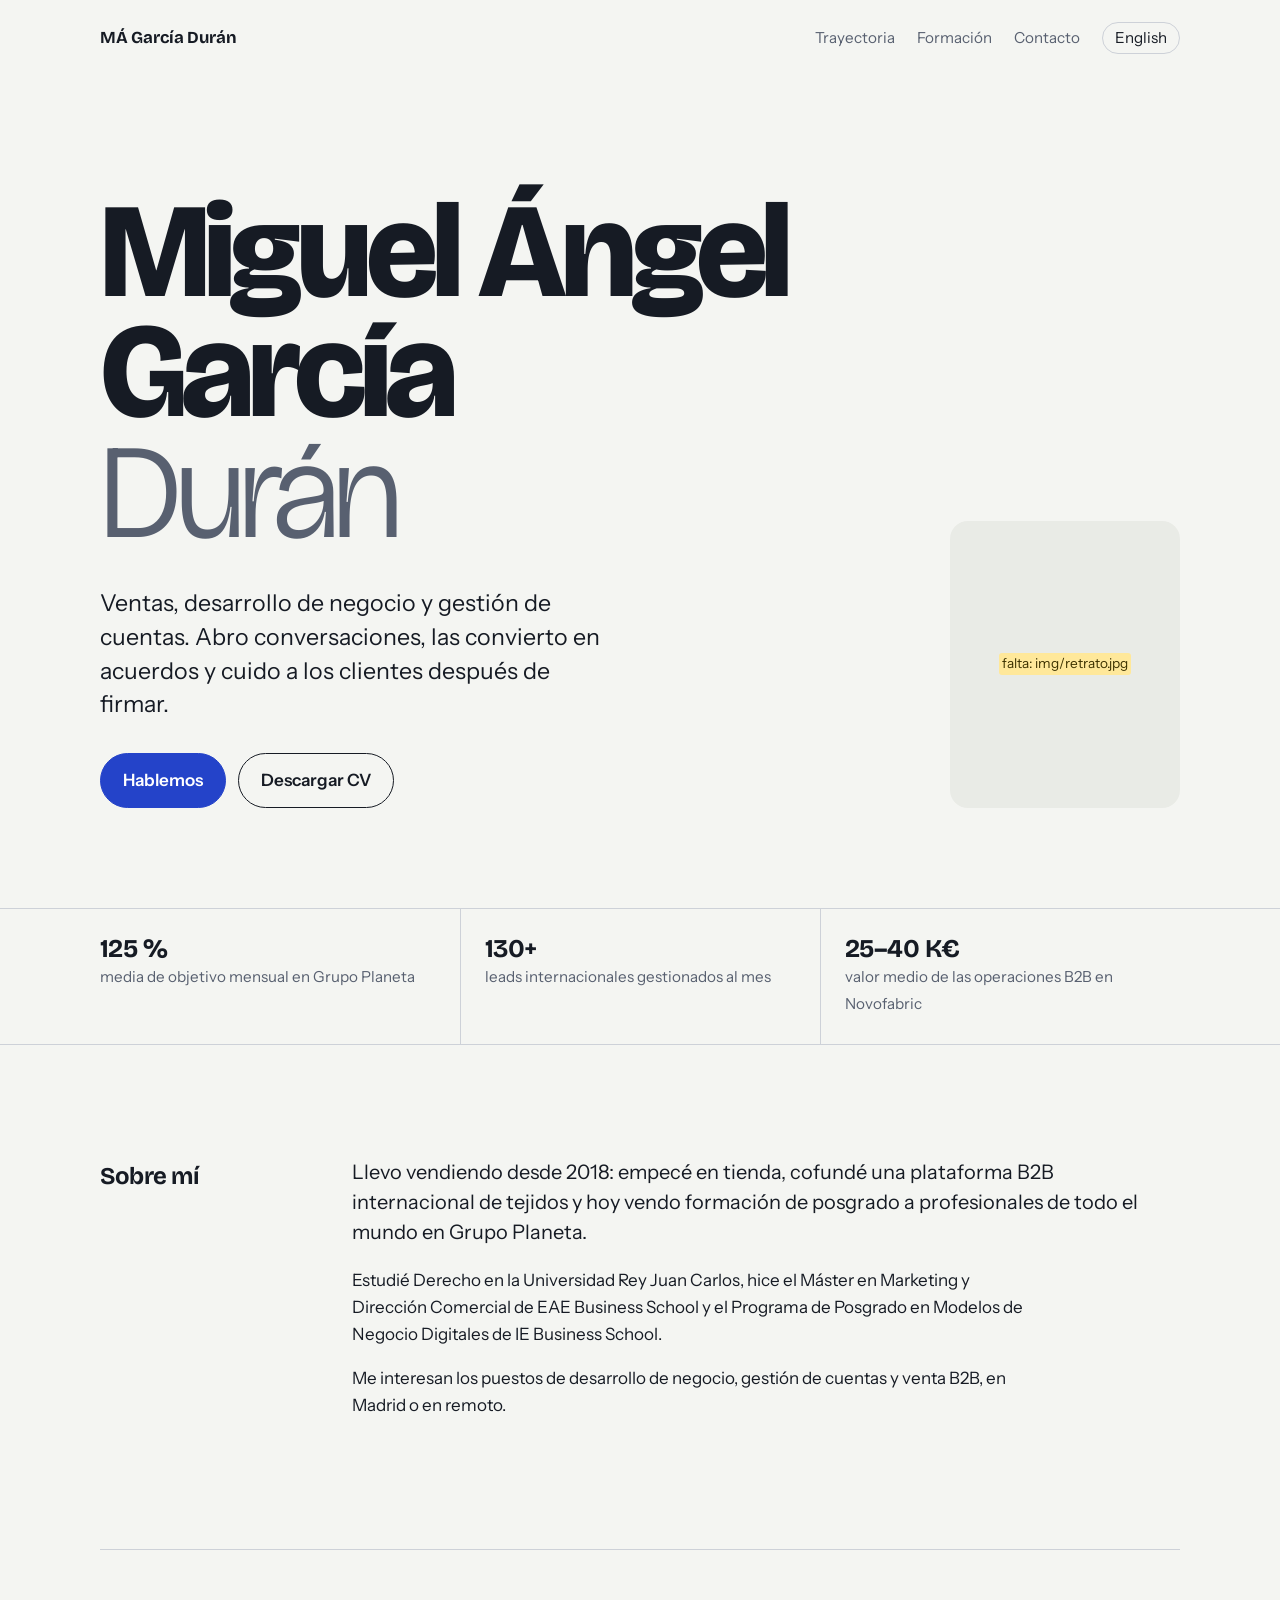
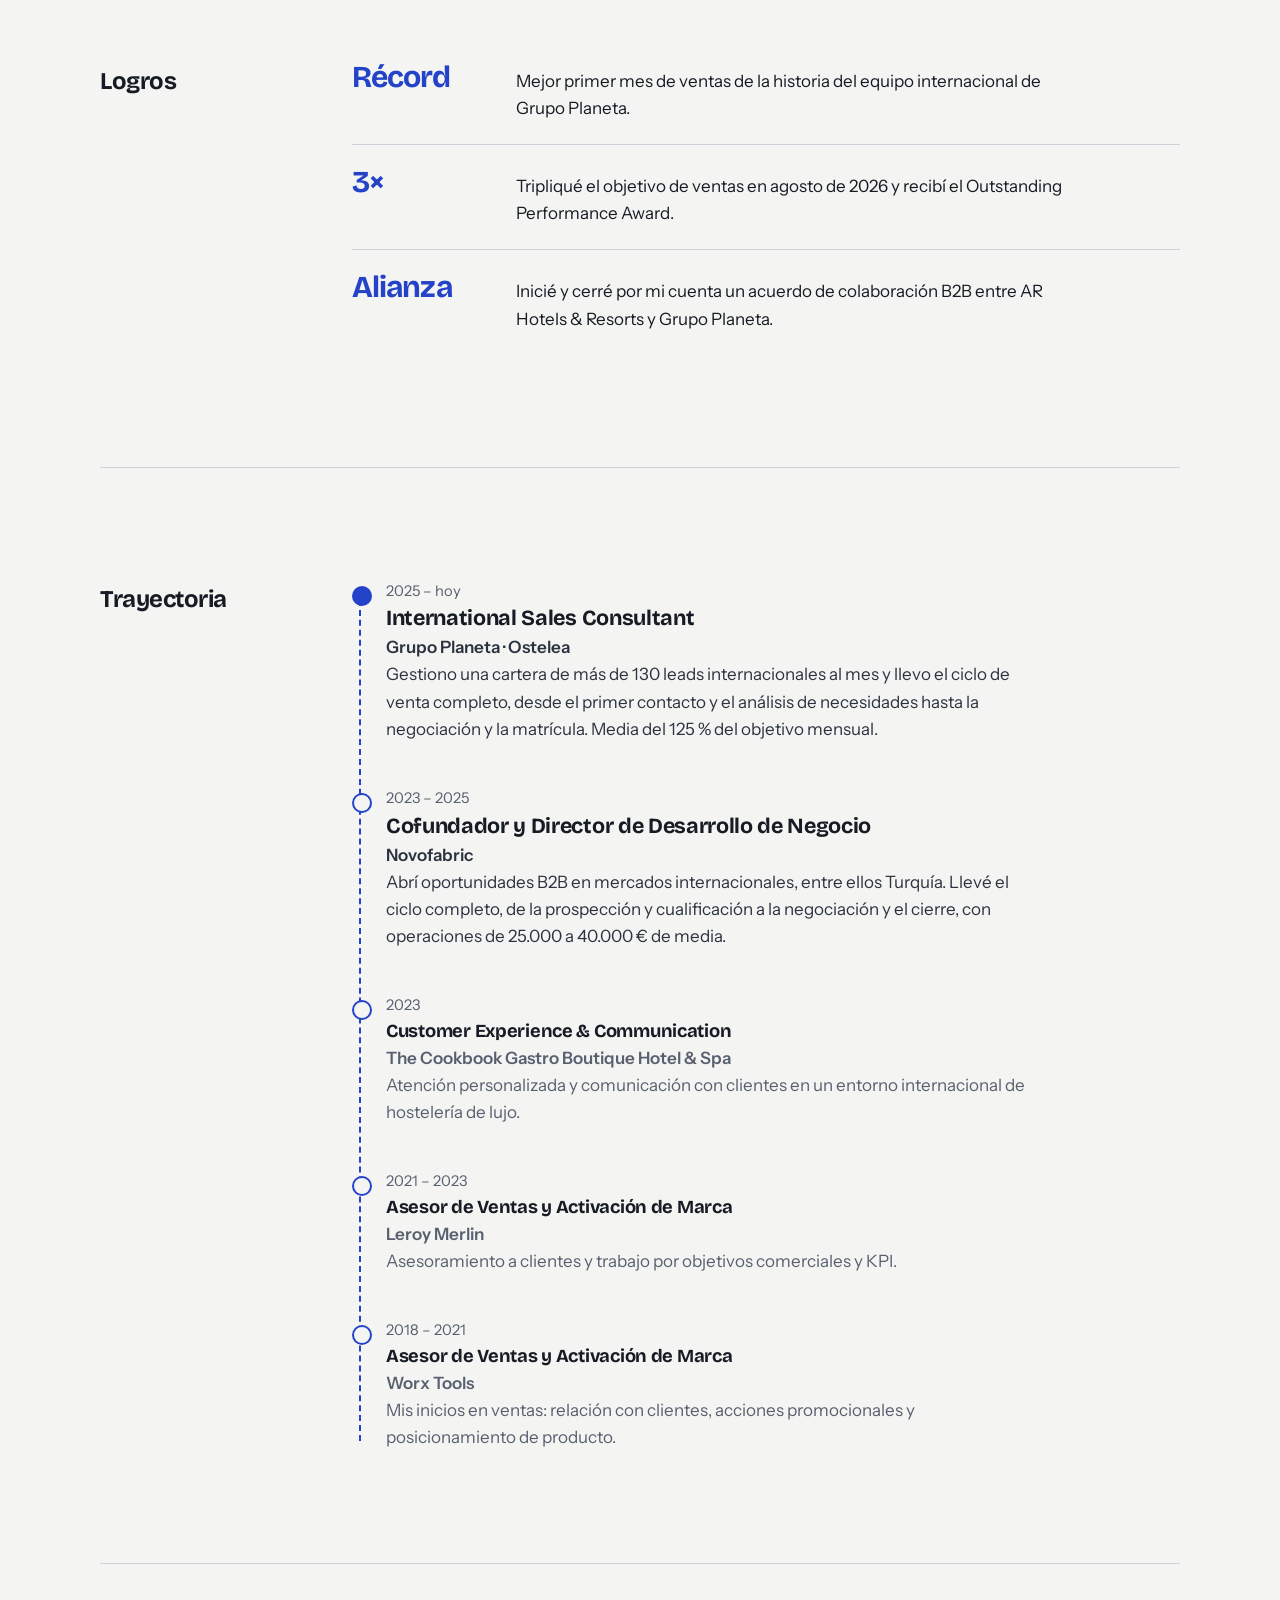
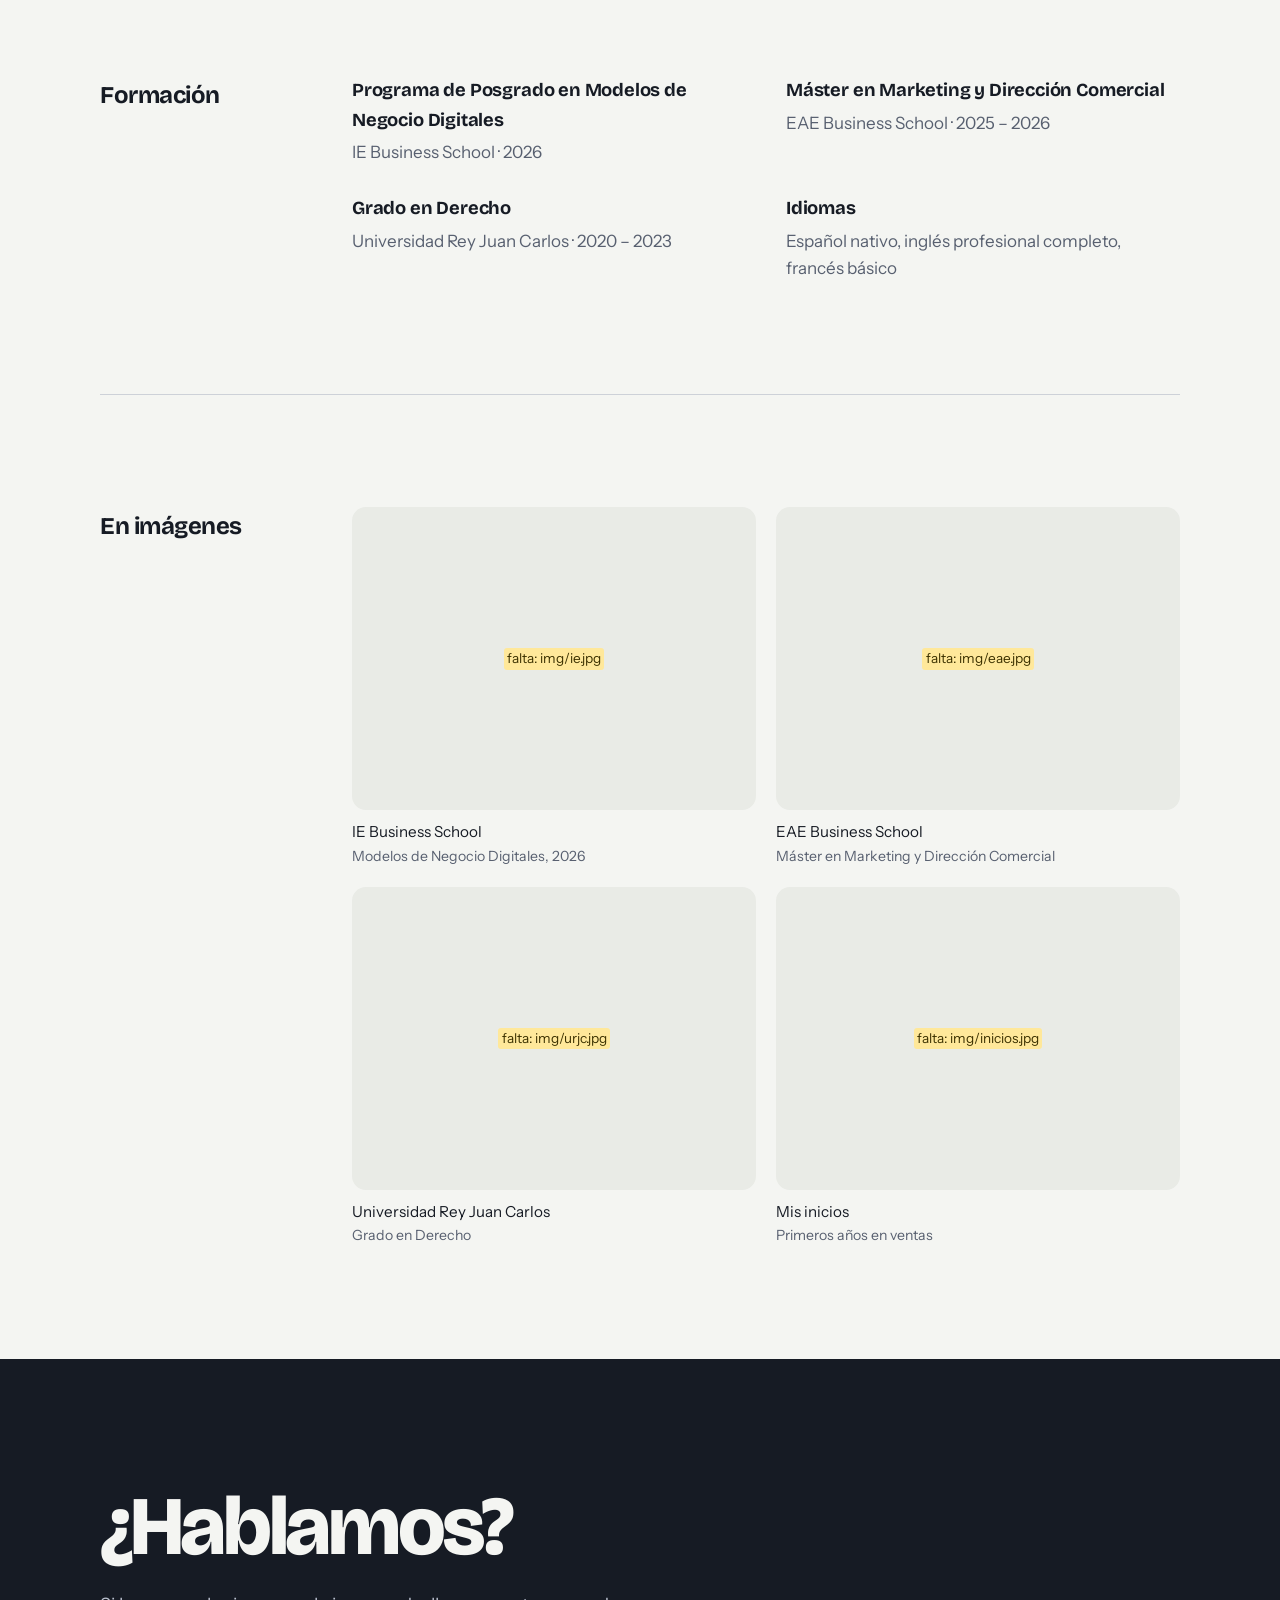
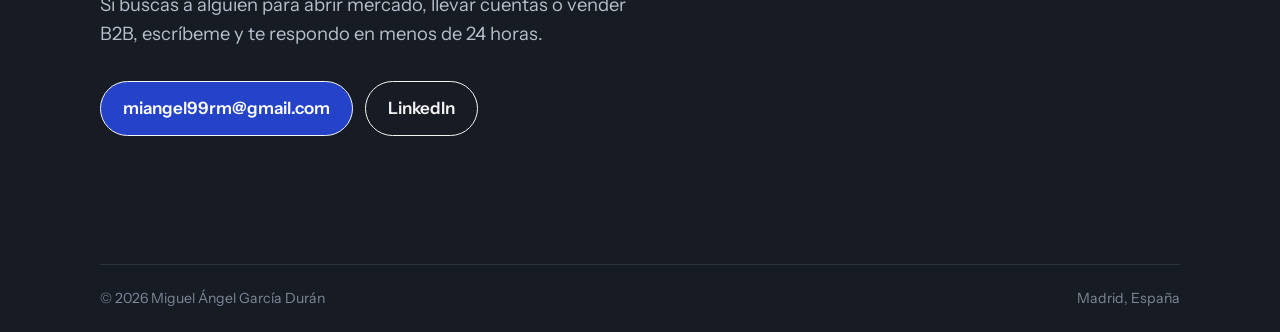
==== index.html @ f44690c9 "Add files via upload" ====
<!doctype html>
<html lang="es">
<head>
  <meta charset="utf-8">
  <meta name="viewport" content="width=device-width, initial-scale=1">
  <title>Miguel Ángel García Durán | Ventas y desarrollo de negocio</title>
  <meta name="description" content="Miguel Ángel García Durán, ventas B2B, desarrollo de negocio y gestión de cuentas en Madrid. International Sales Consultant en Grupo Planeta y cofundador de Novofabric.">
  <link rel="canonical" href="https://miguelangelgarciaduran.com/">
  <link rel="alternate" hreflang="es" href="https://miguelangelgarciaduran.com/">
  <link rel="alternate" hreflang="en" href="https://miguelangelgarciaduran.com/en/">
  <link rel="alternate" hreflang="x-default" href="https://miguelangelgarciaduran.com/">
  <meta property="og:type" content="profile">
  <meta property="og:title" content="Miguel Ángel García Durán">
  <meta property="og:description" content="Ventas B2B, desarrollo de negocio y gestión de cuentas en Madrid.">
  <meta property="og:url" content="https://miguelangelgarciaduran.com/">
  <meta property="og:locale" content="es_ES">
  <link rel="icon" href="/favicon.svg" type="image/svg+xml">
  <link rel="preconnect" href="https://fonts.googleapis.com">
  <link rel="preconnect" href="https://fonts.gstatic.com" crossorigin>
  <link href="https://fonts.googleapis.com/css2?family=Bricolage+Grotesque:opsz,wght@12..96,300;12..96,700;12..96,800&family=Instrument+Sans:wght@400;600&display=swap" rel="stylesheet">
  <link rel="stylesheet" href="/styles.css">
  <script type="application/ld+json">
  {
    "@context": "https://schema.org",
    "@type": "Person",
    "name": "Miguel Ángel García Durán",
    "url": "https://miguelangelgarciaduran.com/",
    "jobTitle": "International Sales Consultant",
    "worksFor": { "@type": "Organization", "name": "Grupo Planeta" },
    "alumniOf": [
      { "@type": "CollegeOrUniversity", "name": "IE Business School" },
      { "@type": "CollegeOrUniversity", "name": "EAE Business School" },
      { "@type": "CollegeOrUniversity", "name": "Universidad Rey Juan Carlos" }
    ],
    "address": { "@type": "PostalAddress", "addressLocality": "Madrid", "addressCountry": "ES" },
    "knowsLanguage": ["es", "en", "fr"],
    "sameAs": ["https://www.linkedin.com/in/miguelangel199"]
  }
  </script>
</head>
<body>

<div class="wrap">
  <header class="top">
    <a class="brand" href="/">MÁ García Durán</a>
    <nav aria-label="Principal">
      <a class="hide-sm" href="#trayectoria">Trayectoria</a>
      <a class="hide-sm" href="#formacion">Formación</a>
      <a class="hide-sm" href="#contacto">Contacto</a>
      <a class="lang" href="/en/" hreflang="en" lang="en">English</a>
    </nav>
  </header>

  <main>
    <section class="hero">
      <div>
        <h1><span>Miguel Ángel</span><span>García</span><span class="thin">Durán</span></h1>
        <p class="lead">Ventas, desarrollo de negocio y gestión de cuentas. Abro conversaciones, las convierto en acuerdos y cuido a los clientes después de firmar.</p>
        <div class="actions">
          <a class="btn primary" href="#contacto">Hablemos</a>
          <a class="btn" href="/cv-miguel-angel-garcia-duran.pdf" download>Descargar CV</a>
        </div>
      </div>
      <div class="portrait">
        <img src="/img/retrato.jpg" alt="Miguel Ángel García Durán" onerror="this.remove()">
        <em class="todo">falta: img/retrato.jpg</em>
      </div>
    </section>
  </main>
</div>

<div class="facts">
  <div class="wrap">
    <ul>
      <li><strong>125 %</strong><span>media de objetivo mensual en Grupo Planeta</span></li>
      <li><strong>130+</strong><span>leads internacionales gestionados al mes</span></li>
      <li><strong>25–40 K€</strong><span>valor medio de las operaciones B2B en Novofabric</span></li>
    </ul>
  </div>
</div>

<div class="wrap">
  <section class="block" id="sobre-mi">
    <h2>Sobre mí</h2>
    <div class="prose">
      <p>Llevo vendiendo desde 2018: empecé en tienda, cofundé una plataforma B2B internacional de tejidos y hoy vendo formación de posgrado a profesionales de todo el mundo en Grupo Planeta.</p>
      <p>Estudié Derecho en la Universidad Rey Juan Carlos, hice el Máster en Marketing y Dirección Comercial de EAE Business School y el Programa de Posgrado en Modelos de Negocio Digitales de IE Business School.</p>
      <p>Me interesan los puestos de desarrollo de negocio, gestión de cuentas y venta B2B, en Madrid o en remoto.</p>
    </div>
  </section>

  <section class="block" id="logros">
    <h2>Logros</h2>
    <ul class="wins">
      <li><strong>Récord</strong><p>Mejor primer mes de ventas de la historia del equipo internacional de Grupo Planeta.</p></li>
      <li><strong>3×</strong><p>Tripliqué el objetivo de ventas en agosto de 2026 y recibí el Outstanding Performance Award.</p></li>
      <li><strong>Alianza</strong><p>Inicié y cerré por mi cuenta un acuerdo de colaboración B2B entre AR Hotels &amp; Resorts y Grupo Planeta.</p></li>
    </ul>
  </section>

  <section class="block" id="trayectoria">
    <h2>Trayectoria</h2>
    <ol class="thread">
      <li class="now">
        <div class="when">2025 – hoy</div>
        <h3>International Sales Consultant</h3>
        <p class="org">Grupo Planeta · Ostelea</p>
        <p>Gestiono una cartera de más de 130 leads internacionales al mes y llevo el ciclo de venta completo, desde el primer contacto y el análisis de necesidades hasta la negociación y la matrícula. Media del 125 % del objetivo mensual.</p>
      </li>
      <li>
        <div class="when">2023 – 2025</div>
        <h3>Cofundador y Director de Desarrollo de Negocio</h3>
        <p class="org">Novofabric</p>
        <p>Abrí oportunidades B2B en mercados internacionales, entre ellos Turquía. Llevé el ciclo completo, de la prospección y cualificación a la negociación y el cierre, con operaciones de 25.000 a 40.000 € de media.</p>
      </li>
      <li class="past">
        <div class="when">2023</div>
        <h3>Customer Experience &amp; Communication</h3>
        <p class="org">The Cookbook Gastro Boutique Hotel &amp; Spa</p>
        <p>Atención personalizada y comunicación con clientes en un entorno internacional de hostelería de lujo.</p>
      </li>
      <li class="past">
        <div class="when">2021 – 2023</div>
        <h3>Asesor de Ventas y Activación de Marca</h3>
        <p class="org">Leroy Merlin</p>
        <p>Asesoramiento a clientes y trabajo por objetivos comerciales y KPI.</p>
      </li>
      <li class="past">
        <div class="when">2018 – 2021</div>
        <h3>Asesor de Ventas y Activación de Marca</h3>
        <p class="org">Worx Tools</p>
        <p>Mis inicios en ventas: relación con clientes, acciones promocionales y posicionamiento de producto.</p>
      </li>
    </ol>
  </section>

  <section class="block" id="formacion">
    <h2>Formación</h2>
    <div class="pairs">
      <div>
        <h3>Programa de Posgrado en Modelos de Negocio Digitales</h3>
        <p>IE Business School · 2026</p>
      </div>
      <div>
        <h3>Máster en Marketing y Dirección Comercial</h3>
        <p>EAE Business School · 2025 – 2026</p>
      </div>
      <div>
        <h3>Grado en Derecho</h3>
        <p>Universidad Rey Juan Carlos · 2020 – 2023</p>
      </div>
      <div>
        <h3>Idiomas</h3>
        <p>Español nativo, inglés profesional completo, francés básico</p>
      </div>
    </div>
  </section>

  <section class="block" id="fotos">
    <h2>En imágenes</h2>
    <div class="gallery">
      <figure>
        <div class="frame"><img src="/img/ie.jpg" alt="Miguel Ángel en el programa de IE Business School" loading="lazy" onerror="this.remove()"><em class="todo">falta: img/ie.jpg</em></div>
        <figcaption>IE Business School<span>Modelos de Negocio Digitales, 2026</span></figcaption>
      </figure>
      <figure>
        <div class="frame"><img src="/img/eae.jpg" alt="Miguel Ángel en el máster de EAE Business School" loading="lazy" onerror="this.remove()"><em class="todo">falta: img/eae.jpg</em></div>
        <figcaption>EAE Business School<span>Máster en Marketing y Dirección Comercial</span></figcaption>
      </figure>
      <figure>
        <div class="frame"><img src="/img/urjc.jpg" alt="Miguel Ángel en la Universidad Rey Juan Carlos" loading="lazy" onerror="this.remove()"><em class="todo">falta: img/urjc.jpg</em></div>
        <figcaption>Universidad Rey Juan Carlos<span>Grado en Derecho</span></figcaption>
      </figure>
      <figure>
        <div class="frame"><img src="/img/inicios.jpg" alt="Miguel Ángel en sus primeros trabajos en ventas" loading="lazy" onerror="this.remove()"><em class="todo">falta: img/inicios.jpg</em></div>
        <figcaption>Mis inicios<span>Primeros años en ventas</span></figcaption>
      </figure>
    </div>
  </section>
</div>

<section class="contact" id="contacto">
  <div class="wrap">
    <h2>¿Hablamos?</h2>
    <p>Si buscas a alguien para abrir mercado, llevar cuentas o vender B2B, escríbeme y te respondo en menos de 24 horas.</p>
    <div class="actions">
      <a class="btn primary" href="mailto:miangel99rm@gmail.com">miangel99rm@gmail.com</a>
      <a class="btn" href="https://www.linkedin.com/in/miguelangel199" rel="noopener" target="_blank">LinkedIn</a>
    </div>
  </div>
</section>

<footer>
  <div class="wrap">
    <span>© 2026 Miguel Ángel García Durán</span>
    <span>Madrid, España</span>
  </div>
</footer>

</body>
</html>
---- styles.css ----
/* Miguel Ángel García Durán — web personal */
:root {
  --paper: #F4F5F2;
  --paper-2: #E9EBE6;
  --ink: #161B24;
  --muted: #586070;
  --line: #CDD1D8;
  --accent: #2443C9;
  --accent-ink: #FFFFFF;
  --todo: #FFE89A;
  --display: "Bricolage Grotesque", system-ui, sans-serif;
  --body: "Instrument Sans", system-ui, sans-serif;
}

* { box-sizing: border-box; }
html { scroll-behavior: smooth; }
body {
  margin: 0;
  background: var(--paper);
  color: var(--ink);
  font-family: var(--body);
  font-size: 1.0625rem;
  line-height: 1.6;
  -webkit-font-smoothing: antialiased;
}
a { color: inherit; }
a:focus-visible, button:focus-visible { outline: 3px solid var(--accent); outline-offset: 3px; border-radius: 4px; }
img { max-width: 100%; display: block; }

.wrap { width: min(1080px, 100% - 32px); margin-inline: auto; }

/* Pendientes de rellenar (quitar cuando esté todo) */
.todo { background: var(--todo); color: #3d3200; padding: 0 .25em; border-radius: 3px; font-style: normal; }

/* Cabecera */
.top {
  display: flex; justify-content: space-between; align-items: center;
  padding-block: 22px;
}
.brand { font-family: var(--display); font-weight: 700; text-decoration: none; font-size: 1.05rem; letter-spacing: -.01em; }
.top nav { display: flex; gap: 22px; align-items: center; font-size: .95rem; }
.top nav a { text-decoration: none; color: var(--muted); }
.top nav a:hover { color: var(--ink); }
.lang { border: 1px solid var(--line); border-radius: 999px; padding: 3px 12px; color: var(--ink) !important; }
@media (max-width: 640px) { .top nav .hide-sm { display: none; } }

/* Hero */
.hero { padding-block: clamp(48px, 9vw, 120px) clamp(56px, 8vw, 100px); display: grid; grid-template-columns: 1fr auto; gap: 40px; align-items: end; }
.hero h1 {
  font-family: var(--display);
  font-weight: 800;
  font-size: clamp(3rem, 10.5vw, 8.4rem);
  line-height: .9;
  letter-spacing: -.045em;
  margin: 0 0 32px;
}
.hero h1 span { display: block; }
.hero h1 .thin { font-weight: 300; color: var(--muted); }
.lead { font-size: clamp(1.15rem, 2.2vw, 1.45rem); line-height: 1.45; max-width: 34ch; margin: 0 0 32px; }
.actions { display: flex; flex-wrap: wrap; gap: 12px; }
.btn {
  display: inline-block; text-decoration: none; font-weight: 600;
  padding: 13px 22px; border-radius: 999px; border: 1.5px solid var(--ink);
  transition: background .15s, color .15s;
}
.btn.primary { background: var(--accent); border-color: var(--accent); color: var(--accent-ink); }
.btn.primary:hover { background: var(--ink); border-color: var(--ink); }
.btn:not(.primary):hover { background: var(--ink); color: var(--paper); }

.portrait {
  width: clamp(150px, 20vw, 230px); aspect-ratio: 4/5; border-radius: 18px;
  background: var(--paper-2); display: grid; place-items: center; text-align: center;
  color: var(--muted); font-size: .85rem; padding: 12px; overflow: hidden;
}
.portrait img { width: 100%; height: 100%; object-fit: cover; }
@media (max-width: 760px) {
  .hero { grid-template-columns: 1fr; }
  .portrait { order: -1; width: 120px; }
}

/* Datos rápidos */
.facts { border-block: 1px solid var(--line); }
.facts ul { list-style: none; margin: 0; padding: 0; display: grid; grid-template-columns: repeat(3, 1fr); }
.facts li { padding: 26px 20px 26px 0; }
.facts li + li { border-left: 1px solid var(--line); padding-left: 24px; }
.facts strong { display: block; font-family: var(--display); font-size: 1.6rem; letter-spacing: -.02em; line-height: 1.1; }
.facts span { color: var(--muted); font-size: .95rem; }
@media (max-width: 640px) {
  .facts ul { grid-template-columns: 1fr; }
  .facts li + li { border-left: 0; border-top: 1px solid var(--line); padding-left: 0; }
}

/* Secciones */
section.block { padding-block: clamp(64px, 9vw, 112px); display: grid; grid-template-columns: 220px 1fr; gap: 32px; }
section.block > h2 {
  font-family: var(--display); font-weight: 700; font-size: 1.5rem; letter-spacing: -.02em;
  margin: 0; position: sticky; top: 24px; align-self: start;
}
section.block + section.block { border-top: 1px solid var(--line); }
.prose p { max-width: 62ch; margin: 0 0 1em; }
.prose p:first-child { font-size: 1.25rem; line-height: 1.5; }
@media (max-width: 760px) {
  section.block { grid-template-columns: 1fr; gap: 20px; }
  section.block > h2 { position: static; }
}

/* Trayectoria: el hilo (guiño textil a Novofabric) */
.thread { list-style: none; margin: 0; padding: 0 0 0 34px; position: relative; }
.thread::before {
  content: ""; position: absolute; left: 7px; top: 10px; bottom: 10px;
  border-left: 2px dashed var(--accent);
}
.thread li { position: relative; padding-bottom: 44px; }
.thread li:last-child { padding-bottom: 0; }
.thread li::before {
  content: ""; position: absolute; left: -34px; top: 6px;
  width: 16px; height: 16px; border-radius: 50%;
  background: var(--paper); border: 2px solid var(--accent);
}
.thread li.now::before { background: var(--accent); }
.when { color: var(--muted); font-size: .92rem; }
.thread h3 { font-family: var(--display); font-size: 1.35rem; letter-spacing: -.015em; margin: 2px 0 2px; line-height: 1.25; }
.org { font-weight: 600; margin: 0 0 8px; }
.thread p { margin: 0; max-width: 60ch; color: #2c3340; }

/* Formación e idiomas */
.pairs { display: grid; grid-template-columns: repeat(2, 1fr); gap: 28px 40px; }
.pairs h3 { font-family: var(--display); font-size: 1.15rem; margin: 0 0 4px; letter-spacing: -.01em; }
.pairs p { margin: 0; color: var(--muted); }
@media (max-width: 640px) { .pairs { grid-template-columns: 1fr; } }

/* Contacto */
.contact { background: var(--ink); color: var(--paper); }
.contact .wrap { padding-block: clamp(72px, 10vw, 128px); }
.contact h2 {
  font-family: var(--display); font-weight: 800; letter-spacing: -.04em;
  font-size: clamp(2.4rem, 7vw, 5.2rem); line-height: .95; margin: 0 0 24px; max-width: 14ch;
}
.contact p { color: #B8BFCC; max-width: 46ch; margin: 0 0 32px; font-size: 1.15rem; }
.contact .btn { border-color: var(--paper); }
.contact .btn:not(.primary):hover { background: var(--paper); color: var(--ink); }
.contact .btn.primary:hover { background: var(--paper); border-color: var(--paper); color: var(--ink); }

footer { background: var(--ink); color: #7F8798; font-size: .88rem; }
footer .wrap { padding-block: 22px; border-top: 1px solid #2B3240; display: flex; justify-content: space-between; flex-wrap: wrap; gap: 8px; }
footer a { color: #B8BFCC; }

/* Una sola entrada al cargar: el nombre */
@media (prefers-reduced-motion: no-preference) {
  .hero h1 span { animation: rise .7s cubic-bezier(.2,.7,.2,1) both; }
  .hero h1 span:nth-child(2) { animation-delay: .08s; }
  .hero h1 span:nth-child(3) { animation-delay: .16s; }
  @keyframes rise { from { opacity: 0; transform: translateY(.35em); } to { opacity: 1; transform: none; } }
}

/* Logros */
.wins { list-style: none; margin: 0; padding: 0; display: grid; gap: 0; }
.wins li { padding: 22px 0; border-top: 1px solid var(--line); display: grid; grid-template-columns: 140px 1fr; gap: 24px; align-items: baseline; }
.wins li:first-child { border-top: 0; padding-top: 0; }
.wins strong { font-family: var(--display); font-size: 1.9rem; letter-spacing: -.03em; line-height: 1; color: var(--accent); }
.wins p { margin: 0; max-width: 52ch; }
@media (max-width: 640px) { .wins li { grid-template-columns: 1fr; gap: 6px; } }

/* Trayectoria: puestos anteriores más compactos */
.thread li.past h3 { font-size: 1.15rem; }
.thread li.past p { color: var(--muted); }

/* Fotos: si falta el archivo, se ve el hueco con su nombre */
.gallery { display: grid; grid-template-columns: repeat(2, 1fr); gap: 20px; }
.gallery figure { margin: 0; }
.gallery .frame {
  aspect-ratio: 4/3; border-radius: 14px; background: var(--paper-2); overflow: hidden;
  display: grid; place-items: center; color: var(--muted); font-size: .85rem; text-align: center; padding: 0;
}
.gallery .frame img { width: 100%; height: 100%; object-fit: cover; grid-area: 1/1; }
.gallery .frame .todo { grid-area: 1/1; }
.gallery figcaption { margin-top: 10px; font-size: .95rem; }
.gallery figcaption span { display: block; color: var(--muted); font-size: .88rem; }
@media (max-width: 640px) { .gallery { grid-template-columns: 1fr; } }
.portrait > * { grid-area: 1/1; }
.portrait:has(img) { padding: 0; }
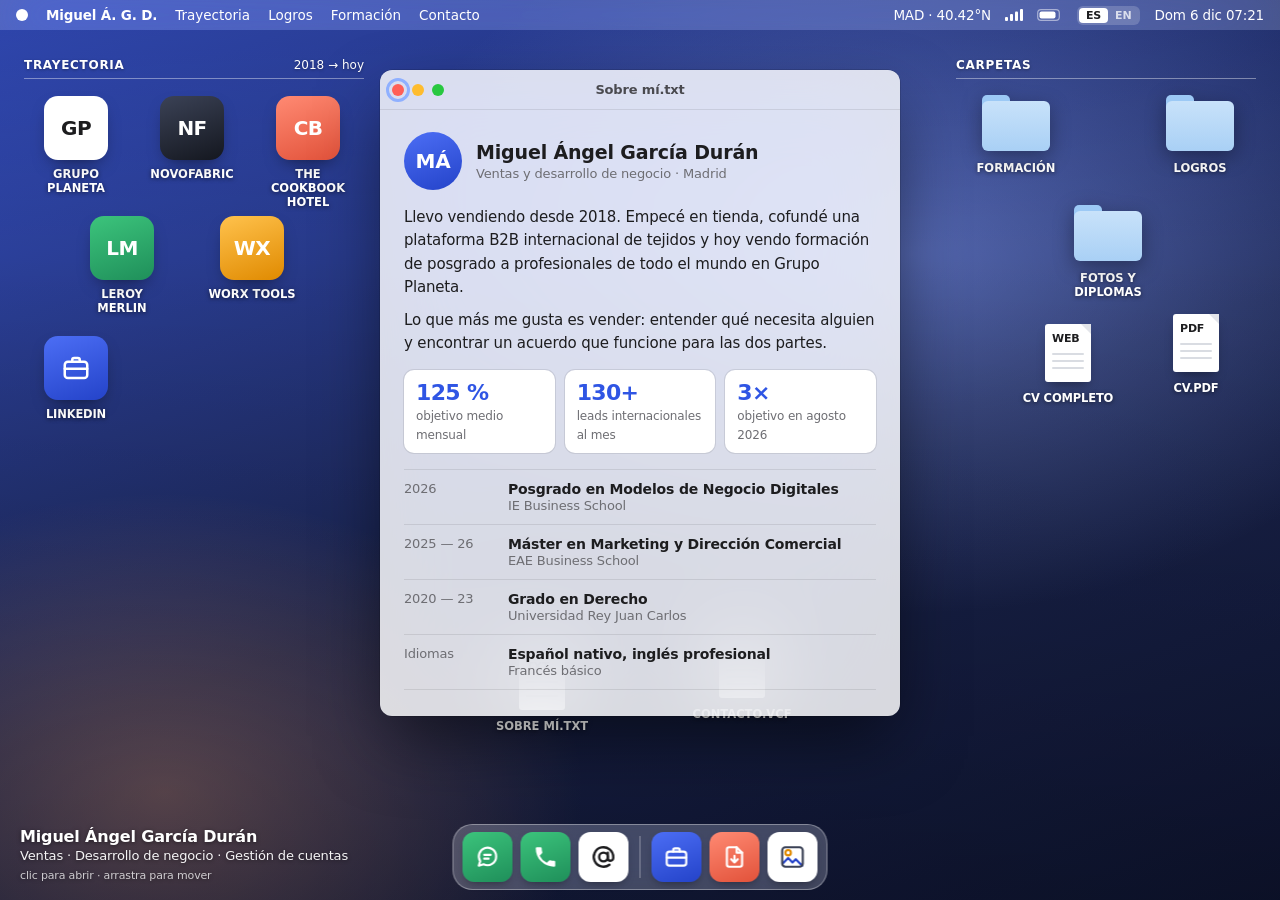
==== commit 73086229: "Add files via upload" ====
--- a/index.html
+++ b/index.html
@@ -2,8 +2,9 @@
 <html lang="es">
 <head>
   <meta charset="utf-8">
-  <meta name="viewport" content="width=device-width, initial-scale=1">
-  <title>Miguel Ángel García Durán | Ventas y desarrollo de negocio</title>
+  <meta name="viewport" content="width=device-width, initial-scale=1, viewport-fit=cover">
+  <meta name="theme-color" content="#1B2550">
+  <title>Miguel Ángel García Durán · Ventas · Desarrollo de negocio · Gestión de cuentas</title>
   <meta name="description" content="Miguel Ángel García Durán, ventas B2B, desarrollo de negocio y gestión de cuentas en Madrid. International Sales Consultant en Grupo Planeta y cofundador de Novofabric.">
   <link rel="canonical" href="https://miguelangelgarciaduran.com/">
   <link rel="alternate" hreflang="es" href="https://miguelangelgarciaduran.com/">
@@ -15,10 +16,6 @@
   <meta property="og:url" content="https://miguelangelgarciaduran.com/">
   <meta property="og:locale" content="es_ES">
   <link rel="icon" href="/favicon.svg" type="image/svg+xml">
-  <link rel="preconnect" href="https://fonts.googleapis.com">
-  <link rel="preconnect" href="https://fonts.gstatic.com" crossorigin>
-  <link href="https://fonts.googleapis.com/css2?family=Bricolage+Grotesque:opsz,wght@12..96,300;12..96,700;12..96,800&family=Instrument+Sans:wght@400;600&display=swap" rel="stylesheet">
-  <link rel="stylesheet" href="/styles.css">
   <script type="application/ld+json">
   {
     "@context": "https://schema.org",
@@ -37,165 +34,459 @@
     "sameAs": ["https://www.linkedin.com/in/miguelangel199"]
   }
   </script>
+<style>
+:root{
+  --sys:-apple-system,BlinkMacSystemFont,"SF Pro Text","Segoe UI",system-ui,Roboto,sans-serif;
+  --ink:#1D1D1F; --muted:#6E6E73; --line:rgba(0,0,0,.09);
+  --win:rgba(250,250,250,.86); --glass:rgba(255,255,255,.22); --glass-line:rgba(255,255,255,.35);
+  --accent:#2F55E4;
+}
+*{box-sizing:border-box;margin:0}
+html,body{height:100%}
+body{font-family:var(--sys);color:#fff;overflow:hidden;-webkit-font-smoothing:antialiased;letter-spacing:-.01em;background:#1B2550}
+button{font:inherit;color:inherit;background:none;border:0;cursor:pointer;padding:0}
+a{color:inherit;text-decoration:none}
+:focus-visible{outline:3px solid #8FB0FF;outline-offset:3px;border-radius:8px}
+
+.wall{position:fixed;inset:-40px;z-index:0;background:
+  radial-gradient(900px 600px at 70% 30%,rgba(143,168,255,.45),transparent 60%),
+  radial-gradient(700px 500px at 15% 85%,rgba(255,170,120,.35),transparent 60%),
+  linear-gradient(160deg,#3550C8,#1B2550 55%,#0E1430)}
+.wall img{position:absolute;inset:0;width:100%;height:100%;object-fit:cover;filter:blur(22px) saturate(1.1);transform:scale(1.08);opacity:0;transition:opacity 1s}
+.wall img.ok{opacity:1}
+.wall::after{content:"";position:absolute;inset:0;background:linear-gradient(180deg,rgba(0,0,0,.12),rgba(0,0,0,0) 30%,rgba(0,0,0,.25))}
+
+.menubar{position:fixed;top:0;left:0;right:0;height:30px;z-index:50;display:flex;align-items:center;justify-content:space-between;padding:0 16px;font-size:13.5px;background:rgba(255,255,255,.18);backdrop-filter:blur(30px) saturate(1.6);-webkit-backdrop-filter:blur(30px) saturate(1.6);color:#fff}
+.menubar .left,.menubar .right{display:flex;align-items:center;gap:18px}
+.menubar .dot{width:12px;height:12px;border-radius:50%;background:#fff}
+.menubar b{font-weight:700}
+.menubar .right{gap:14px;font-variant-numeric:tabular-nums}
+.lang{display:flex;background:rgba(255,255,255,.18);border-radius:6px;padding:2px;font-size:11px;font-weight:600}
+.lang a,.lang span{padding:1px 7px;border-radius:4px}
+.lang span{background:#fff;color:#1D1D1F}
+.lang a{opacity:.75}
+
+.desk{position:fixed;inset:30px 0 0;z-index:5}
+.group-title{position:absolute;font-size:12px;font-weight:700;letter-spacing:.06em;text-transform:uppercase;padding-bottom:6px;border-bottom:1px solid rgba(255,255,255,.4);display:flex;justify-content:space-between;text-shadow:0 1px 3px rgba(0,0,0,.35)}
+.item{position:absolute;width:104px;display:flex;flex-direction:column;align-items:center;gap:6px;text-align:center;touch-action:none;user-select:none;-webkit-user-select:none}
+.item .lbl{font-size:11.5px;font-weight:700;line-height:1.2;text-transform:uppercase;text-shadow:0 1px 4px rgba(0,0,0,.55);padding:2px 5px;border-radius:4px}
+.item.sel .lbl{background:var(--accent)}
+.item.dragging{z-index:40;opacity:.9}
+.tile{width:64px;height:64px;border-radius:14px;display:grid;place-items:center;box-shadow:0 8px 18px -8px rgba(0,0,0,.6);font-weight:800;font-size:20px;letter-spacing:-.03em;overflow:hidden;position:relative}
+.tile img{position:absolute;inset:0;width:100%;height:100%;object-fit:cover}
+.t-white{background:#fff;color:var(--ink)}
+.t-blue{background:linear-gradient(160deg,#4C6EF5,#2443C9)}
+.t-ink{background:linear-gradient(160deg,#3B4256,#14171F)}
+.t-green{background:linear-gradient(160deg,#3CC47C,#1F8F5A)}
+.t-amber{background:linear-gradient(160deg,#FFC24D,#E08A00)}
+.t-coral{background:linear-gradient(160deg,#FF8A73,#E2523A)}
+.folder-wrap,.doc-wrap{display:grid;place-items:center;width:68px;height:62px}
+.folder{width:68px;height:56px;position:relative;filter:drop-shadow(0 6px 10px rgba(0,0,0,.35))}
+.folder::before{content:"";position:absolute;left:0;top:0;width:28px;height:12px;border-radius:5px 5px 0 0;background:#9CC9F5}
+.folder::after{content:"";position:absolute;left:0;right:0;top:6px;bottom:0;border-radius:6px;background:linear-gradient(180deg,#C8E2FA,#A9D0F5)}
+.doc{width:46px;height:58px;background:#fff;border-radius:3px;position:relative;box-shadow:0 6px 12px -4px rgba(0,0,0,.4);color:var(--ink);font-size:11px;font-weight:700;padding:8px 7px;text-align:left}
+.doc::before{content:"";position:absolute;top:0;right:0;border-width:0 10px 10px 0;border-style:solid;border-color:transparent #E3E5EA transparent transparent}
+.doc i{display:block;height:2px;background:#D9DCE2;margin-top:5px;border-radius:1px}
+.doc i:first-of-type{margin-top:8px}
+
+.signature{position:fixed;left:20px;bottom:18px;z-index:6;text-shadow:0 1px 4px rgba(0,0,0,.5)}
+.signature h1{font-size:16px;font-weight:700}
+.signature p{font-size:13px;opacity:.95;margin-top:2px}
+.signature small{display:block;font-size:11px;opacity:.75;margin-top:6px}
+
+.dock{position:fixed;left:50%;bottom:10px;transform:translateX(-50%);z-index:45;display:flex;align-items:flex-end;gap:8px;padding:7px 9px;border-radius:20px;background:var(--glass);border:1px solid var(--glass-line);backdrop-filter:blur(30px) saturate(1.5);-webkit-backdrop-filter:blur(30px) saturate(1.5)}
+.dock .sep{width:1px;align-self:stretch;margin:4px 3px;background:rgba(255,255,255,.4)}
+.dk{position:relative;display:block}
+.dk .ico{width:50px;height:50px;border-radius:12px;display:grid;place-items:center;transition:transform .18s cubic-bezier(.2,.8,.2,1),margin .18s;box-shadow:0 4px 10px -4px rgba(0,0,0,.45)}
+.dk .ico svg{width:26px;height:26px}
+.dk:hover .ico,.dk:focus-visible .ico{transform:translateY(-10px) scale(1.25);margin:0 8px}
+.dk .tip{position:absolute;bottom:72px;left:50%;transform:translateX(-50%);background:rgba(30,30,32,.85);color:#fff;font-size:12px;padding:4px 9px;border-radius:6px;white-space:nowrap;opacity:0;pointer-events:none;transition:opacity .15s}
+.dk:hover .tip,.dk:focus-visible .tip{opacity:1}
+
+.win{position:fixed;z-index:30;width:min(520px,calc(100vw - 32px));max-height:calc(100vh - 140px);display:none;flex-direction:column;color:var(--ink);background:var(--win);backdrop-filter:blur(40px) saturate(1.8);-webkit-backdrop-filter:blur(40px) saturate(1.8);border-radius:12px;box-shadow:0 0 0 .5px rgba(0,0,0,.25),0 30px 70px -10px rgba(0,0,0,.55);overflow:hidden}
+.win.open{display:flex;animation:pop .22s cubic-bezier(.2,.8,.2,1)}
+@keyframes pop{from{opacity:0;transform:scale(.94)}to{opacity:1;transform:none}}
+.titlebar{height:40px;flex:none;display:grid;grid-template-columns:70px 1fr 70px;align-items:center;padding:0 12px;cursor:grab;border-bottom:1px solid var(--line);touch-action:none;user-select:none;-webkit-user-select:none}
+.titlebar:active{cursor:grabbing}
+.lights{display:flex;gap:8px}
+.lights button,.lights span{width:12px;height:12px;border-radius:50%;display:block}
+.lights .x{background:#FF5F57}.lights .m{background:#FEBC2E}.lights .z{background:#28C840}
+.titlebar .tt{text-align:center;font-size:13px;font-weight:600;color:#4A4A4F}
+.titlebar .back{display:none}
+.wbody{overflow:auto;padding:22px 24px 26px;-webkit-overflow-scrolling:touch}
+.wbody p{line-height:1.55;font-size:15px}
+.wbody p+p{margin-top:10px}
+.who{display:flex;gap:14px;align-items:center;margin-bottom:16px}
+.avatar{width:58px;height:58px;border-radius:50%;flex:none;background:linear-gradient(160deg,#4C6EF5,#2443C9);color:#fff;display:grid;place-items:center;font-weight:700;font-size:20px;overflow:hidden;position:relative}
+.avatar img{position:absolute;inset:0;width:100%;height:100%;object-fit:cover}
+.who h2{font-size:19px;font-weight:700}
+.who small{color:var(--muted);font-size:13px}
+.rows{margin-top:16px;border-top:1px solid var(--line)}
+.row{display:grid;grid-template-columns:92px 1fr;gap:12px;padding:11px 0;border-bottom:1px solid var(--line);font-size:14px;width:100%;text-align:left}
+.row .y{color:var(--muted);font-variant-numeric:tabular-nums}
+.row b{display:block;font-weight:600}
+.row span{color:var(--muted);font-size:13px}
+button.row:hover b{color:var(--accent)}
+.kpi{display:flex;gap:10px;flex-wrap:wrap;margin:14px 0 4px}
+.kpi div{flex:1 1 120px;background:#fff;border-radius:10px;padding:10px 12px;box-shadow:0 0 0 1px var(--line)}
+.kpi strong{display:block;font-size:22px;font-weight:800;letter-spacing:-.03em;color:var(--accent)}
+.kpi span{font-size:12px;color:var(--muted)}
+.btns{display:grid;gap:8px;margin-top:16px}
+.btn{display:flex;justify-content:space-between;align-items:center;padding:12px 14px;border-radius:10px;background:#fff;box-shadow:0 0 0 1px var(--line);font-size:14.5px;font-weight:600;width:100%}
+.btn small{font-weight:400;color:var(--muted)}
+.btn.primary{background:var(--accent);color:#fff;box-shadow:none}
+.btn.primary small{color:rgba(255,255,255,.8)}
+.wins-list .y{font-weight:800;color:var(--accent);font-size:16px;letter-spacing:-.02em}
+.photos{display:grid;grid-template-columns:repeat(3,1fr);gap:8px}
+.photos h3{grid-column:1/-1;font-size:12px;color:var(--muted);font-weight:600;margin-top:6px}
+.ph{position:relative;aspect-ratio:4/5;border-radius:8px;overflow:hidden;background:#E6E8EC;display:flex;align-items:flex-end;text-align:left}
+.ph img{position:absolute;inset:0;width:100%;height:100%;object-fit:cover}
+.ph span{position:relative;font-size:11px;line-height:1.25;padding:6px;color:var(--muted)}
+.ph.has span{color:#fff;background:linear-gradient(transparent,rgba(0,0,0,.6));width:100%}
+.ph em{position:absolute;top:6px;left:6px;font-style:normal;font-size:10px;background:#FFE89A;color:#3d3200;padding:0 5px;border-radius:3px}
+.ph.has em{display:none}
+.viewer{position:fixed;inset:0;z-index:60;background:rgba(0,0,0,.88);display:none;flex-direction:column;align-items:center;justify-content:center;padding:20px}
+.viewer.open{display:flex}
+.viewer img{max-width:100%;max-height:80vh;border-radius:8px}
+.viewer p{margin-top:12px;font-size:14px}
+.viewer button{position:absolute;top:20px;right:22px;font-size:28px;line-height:1}
+
+.istatus{display:none}
+@media (max-width:760px){
+  body{overflow:auto}
+  .menubar,.group-title,.signature small{display:none}
+  .istatus{display:flex;position:fixed;top:0;left:0;right:0;z-index:50;height:calc(44px + env(safe-area-inset-top));padding:env(safe-area-inset-top) 26px 0 30px;justify-content:space-between;align-items:center;font-weight:600;font-size:15px}
+  .istatus .ic{display:flex;gap:6px;align-items:center}
+  .desk{position:relative;inset:auto;padding:calc(56px + env(safe-area-inset-top)) 16px 130px;display:grid;grid-template-columns:repeat(4,1fr);gap:22px 4px;align-content:start;min-height:100%}
+  .signature{position:relative;left:auto;bottom:auto;grid-column:1/-1;order:-1;margin:0 4px 6px;padding:16px 18px;border-radius:22px;background:var(--glass);border:1px solid var(--glass-line);backdrop-filter:blur(24px);-webkit-backdrop-filter:blur(24px)}
+  .signature h1{font-size:20px}
+  .item{position:static!important;width:auto}
+  .item .lbl{text-transform:none;font-weight:500;font-size:11.5px;text-shadow:0 1px 3px rgba(0,0,0,.4);padding:0}
+  .item.sel .lbl{background:none}
+  .tile,.folder-wrap,.doc-wrap{width:60px;height:60px;border-radius:14px}
+  .folder-wrap,.doc-wrap{background:rgba(255,255,255,.9);box-shadow:0 8px 18px -8px rgba(0,0,0,.6);overflow:hidden}
+  .folder{transform:scale(.62);filter:none}
+  .doc{transform:scale(.72);box-shadow:0 0 0 1px #E3E5EA}
+  .dock{left:12px;right:12px;bottom:calc(10px + env(safe-area-inset-bottom));transform:none;justify-content:space-around;border-radius:30px;padding:12px 10px}
+  .dock .sep,.dock .opt{display:none}
+  .dk .ico{width:60px;height:60px;border-radius:14px}
+  .dk:hover .ico,.dk:focus-visible .ico{transform:none;margin:0}
+  .dk .tip{display:none}
+  .win{left:0!important;top:0!important;right:0;bottom:0;width:100%!important;max-height:none;height:100%;border-radius:0;background:#F2F2F7;backdrop-filter:none;-webkit-backdrop-filter:none}
+  .win{z-index:80!important}
+  body.has-win .dock,body.has-win .istatus{display:none}
+  .win.open{animation:sheet .32s cubic-bezier(.2,.8,.2,1)}
+  @keyframes sheet{from{transform:translateY(40px);opacity:0}to{transform:none;opacity:1}}
+  .titlebar{height:auto;padding:calc(12px + env(safe-area-inset-top)) 16px 12px;grid-template-columns:90px 1fr 90px;background:rgba(242,242,247,.95);cursor:default}
+  .lights{display:none}
+  .titlebar .back{display:block;color:var(--accent);font-size:16px;text-align:left;grid-column:1;grid-row:1}
+  .titlebar .tt{font-size:16px;color:var(--ink);grid-column:2;grid-row:1}
+  .photos{grid-template-columns:repeat(2,1fr)}
+}
+@media (prefers-reduced-motion:reduce){*{animation:none!important;transition:none!important}}
+</style>
 </head>
 <body>
 
-<div class="wrap">
-  <header class="top">
-    <a class="brand" href="/">MÁ García Durán</a>
-    <nav aria-label="Principal">
-      <a class="hide-sm" href="#trayectoria">Trayectoria</a>
-      <a class="hide-sm" href="#formacion">Formación</a>
-      <a class="hide-sm" href="#contacto">Contacto</a>
-      <a class="lang" href="/en/" hreflang="en" lang="en">English</a>
-    </nav>
-  </header>
-
-  <main>
-    <section class="hero">
-      <div>
-        <h1><span>Miguel Ángel</span><span>García</span><span class="thin">Durán</span></h1>
-        <p class="lead">Ventas, desarrollo de negocio y gestión de cuentas. Abro conversaciones, las convierto en acuerdos y cuido a los clientes después de firmar.</p>
-        <div class="actions">
-          <a class="btn primary" href="#contacto">Hablemos</a>
-          <a class="btn" href="/cv-miguel-angel-garcia-duran.pdf" download>Descargar CV</a>
-        </div>
-      </div>
-      <div class="portrait">
-        <img src="/img/retrato.jpg" alt="Miguel Ángel García Durán" onerror="this.remove()">
-        <em class="todo">falta: img/retrato.jpg</em>
-      </div>
-    </section>
-  </main>
+<div class="wall" aria-hidden="true"><img src="/img/fondo.jpg" alt="" onload="this.classList.add('ok')" onerror="this.remove()"></div>
+
+<header class="menubar">
+  <div class="left">
+    <span class="dot" aria-hidden="true"></span>
+    <b>Miguel Á. G. D.</b>
+    <button data-open="w-trayectoria">Trayectoria</button>
+    <button data-open="w-logros">Logros</button>
+    <button data-open="w-formacion">Formación</button>
+    <button data-open="w-contacto">Contacto</button>
+  </div>
+  <div class="right">
+    <span>MAD · 40.42°N</span>
+    <svg width="18" height="12" viewBox="0 0 18 12" fill="currentColor" aria-hidden="true"><rect x="0" y="8" width="3" height="4" rx="1"/><rect x="5" y="5" width="3" height="7" rx="1"/><rect x="10" y="2.5" width="3" height="9.5" rx="1"/><rect x="15" y="0" width="3" height="12" rx="1"/></svg>
+    <svg width="26" height="12" viewBox="0 0 26 12" fill="none" aria-hidden="true"><rect x=".7" y=".7" width="21.6" height="10.6" rx="3.3" stroke="currentColor" stroke-opacity=".5" stroke-width="1.2"/><rect x="2.5" y="2.5" width="16" height="7" rx="2" fill="currentColor"/></svg>
+    <nav class="lang" aria-label="Idioma"><span>ES</span><a href="/en/" hreflang="en" lang="en">EN</a></nav>
+    <span class="clock-long"></span>
+  </div>
+</header>
+
+<div class="istatus" aria-hidden="true">
+  <span class="clock-short"></span>
+  <span class="ic">
+    <svg width="18" height="12" viewBox="0 0 18 12" fill="currentColor"><rect x="0" y="8" width="3" height="4" rx="1"/><rect x="5" y="5" width="3" height="7" rx="1"/><rect x="10" y="2.5" width="3" height="9.5" rx="1"/><rect x="15" y="0" width="3" height="12" rx="1"/></svg>
+    <svg width="16" height="12" viewBox="0 0 16 12" fill="none" stroke="currentColor" stroke-width="1.8" stroke-linecap="round"><path d="M1.5 4.2a9.5 9.5 0 0 1 13 0M4 7a6 6 0 0 1 8 0"/><circle cx="8" cy="10" r="1" fill="currentColor"/></svg>
+    <svg width="26" height="12" viewBox="0 0 26 12" fill="none"><rect x=".7" y=".7" width="21.6" height="10.6" rx="3.3" stroke="currentColor" stroke-opacity=".5" stroke-width="1.2"/><rect x="2.5" y="2.5" width="16" height="7" rx="2" fill="currentColor"/></svg>
+  </span>
 </div>
 
-<div class="facts">
-  <div class="wrap">
-    <ul>
-      <li><strong>125 %</strong><span>media de objetivo mensual en Grupo Planeta</span></li>
-      <li><strong>130+</strong><span>leads internacionales gestionados al mes</span></li>
-      <li><strong>25–40 K€</strong><span>valor medio de las operaciones B2B en Novofabric</span></li>
-    </ul>
-  </div>
-</div>
-
-<div class="wrap">
-  <section class="block" id="sobre-mi">
-    <h2>Sobre mí</h2>
-    <div class="prose">
-      <p>Llevo vendiendo desde 2018: empecé en tienda, cofundé una plataforma B2B internacional de tejidos y hoy vendo formación de posgrado a profesionales de todo el mundo en Grupo Planeta.</p>
-      <p>Estudié Derecho en la Universidad Rey Juan Carlos, hice el Máster en Marketing y Dirección Comercial de EAE Business School y el Programa de Posgrado en Modelos de Negocio Digitales de IE Business School.</p>
-      <p>Me interesan los puestos de desarrollo de negocio, gestión de cuentas y venta B2B, en Madrid o en remoto.</p>
-    </div>
-  </section>
-
-  <section class="block" id="logros">
-    <h2>Logros</h2>
-    <ul class="wins">
-      <li><strong>Récord</strong><p>Mejor primer mes de ventas de la historia del equipo internacional de Grupo Planeta.</p></li>
-      <li><strong>3×</strong><p>Tripliqué el objetivo de ventas en agosto de 2026 y recibí el Outstanding Performance Award.</p></li>
-      <li><strong>Alianza</strong><p>Inicié y cerré por mi cuenta un acuerdo de colaboración B2B entre AR Hotels &amp; Resorts y Grupo Planeta.</p></li>
-    </ul>
-  </section>
-
-  <section class="block" id="trayectoria">
-    <h2>Trayectoria</h2>
-    <ol class="thread">
-      <li class="now">
-        <div class="when">2025 – hoy</div>
-        <h3>International Sales Consultant</h3>
-        <p class="org">Grupo Planeta · Ostelea</p>
-        <p>Gestiono una cartera de más de 130 leads internacionales al mes y llevo el ciclo de venta completo, desde el primer contacto y el análisis de necesidades hasta la negociación y la matrícula. Media del 125 % del objetivo mensual.</p>
-      </li>
-      <li>
-        <div class="when">2023 – 2025</div>
-        <h3>Cofundador y Director de Desarrollo de Negocio</h3>
-        <p class="org">Novofabric</p>
-        <p>Abrí oportunidades B2B en mercados internacionales, entre ellos Turquía. Llevé el ciclo completo, de la prospección y cualificación a la negociación y el cierre, con operaciones de 25.000 a 40.000 € de media.</p>
-      </li>
-      <li class="past">
-        <div class="when">2023</div>
-        <h3>Customer Experience &amp; Communication</h3>
-        <p class="org">The Cookbook Gastro Boutique Hotel &amp; Spa</p>
-        <p>Atención personalizada y comunicación con clientes en un entorno internacional de hostelería de lujo.</p>
-      </li>
-      <li class="past">
-        <div class="when">2021 – 2023</div>
-        <h3>Asesor de Ventas y Activación de Marca</h3>
-        <p class="org">Leroy Merlin</p>
-        <p>Asesoramiento a clientes y trabajo por objetivos comerciales y KPI.</p>
-      </li>
-      <li class="past">
-        <div class="when">2018 – 2021</div>
-        <h3>Asesor de Ventas y Activación de Marca</h3>
-        <p class="org">Worx Tools</p>
-        <p>Mis inicios en ventas: relación con clientes, acciones promocionales y posicionamiento de producto.</p>
-      </li>
-    </ol>
-  </section>
-
-  <section class="block" id="formacion">
-    <h2>Formación</h2>
-    <div class="pairs">
-      <div>
-        <h3>Programa de Posgrado en Modelos de Negocio Digitales</h3>
-        <p>IE Business School · 2026</p>
-      </div>
-      <div>
-        <h3>Máster en Marketing y Dirección Comercial</h3>
-        <p>EAE Business School · 2025 – 2026</p>
-      </div>
-      <div>
-        <h3>Grado en Derecho</h3>
-        <p>Universidad Rey Juan Carlos · 2020 – 2023</p>
-      </div>
-      <div>
-        <h3>Idiomas</h3>
-        <p>Español nativo, inglés profesional completo, francés básico</p>
-      </div>
-    </div>
-  </section>
-
-  <section class="block" id="fotos">
-    <h2>En imágenes</h2>
-    <div class="gallery">
-      <figure>
-        <div class="frame"><img src="/img/ie.jpg" alt="Miguel Ángel en el programa de IE Business School" loading="lazy" onerror="this.remove()"><em class="todo">falta: img/ie.jpg</em></div>
-        <figcaption>IE Business School<span>Modelos de Negocio Digitales, 2026</span></figcaption>
-      </figure>
-      <figure>
-        <div class="frame"><img src="/img/eae.jpg" alt="Miguel Ángel en el máster de EAE Business School" loading="lazy" onerror="this.remove()"><em class="todo">falta: img/eae.jpg</em></div>
-        <figcaption>EAE Business School<span>Máster en Marketing y Dirección Comercial</span></figcaption>
-      </figure>
-      <figure>
-        <div class="frame"><img src="/img/urjc.jpg" alt="Miguel Ángel en la Universidad Rey Juan Carlos" loading="lazy" onerror="this.remove()"><em class="todo">falta: img/urjc.jpg</em></div>
-        <figcaption>Universidad Rey Juan Carlos<span>Grado en Derecho</span></figcaption>
-      </figure>
-      <figure>
-        <div class="frame"><img src="/img/inicios.jpg" alt="Miguel Ángel en sus primeros trabajos en ventas" loading="lazy" onerror="this.remove()"><em class="todo">falta: img/inicios.jpg</em></div>
-        <figcaption>Mis inicios<span>Primeros años en ventas</span></figcaption>
-      </figure>
-    </div>
-  </section>
-</div>
-
-<section class="contact" id="contacto">
-  <div class="wrap">
-    <h2>¿Hablamos?</h2>
-    <p>Si buscas a alguien para abrir mercado, llevar cuentas o vender B2B, escríbeme y te respondo en menos de 24 horas.</p>
-    <div class="actions">
-      <a class="btn primary" href="mailto:miangel99rm@gmail.com">miangel99rm@gmail.com</a>
-      <a class="btn" href="https://www.linkedin.com/in/miguelangel199" rel="noopener" target="_blank">LinkedIn</a>
-    </div>
-  </div>
-</section>
-
-<footer>
-  <div class="wrap">
-    <span>© 2026 Miguel Ángel García Durán</span>
-    <span>Madrid, España</span>
-  </div>
-</footer>
-
+<main class="desk" id="desk">
+  <div class="group-title" style="left:24px;top:28px;width:340px"><span>Trayectoria</span><span style="font-weight:500;text-transform:none;letter-spacing:0">2018 → hoy</span></div>
+  <div class="group-title" style="right:24px;top:28px;width:300px"><span>Carpetas</span></div>
+
+  <button class="item" data-open="w-gp" style="left:24px;top:66px"><span class="tile t-white"><img src="/img/logo-grupo-planeta.png" alt="" onerror="this.remove()">GP</span><span class="lbl">Grupo Planeta</span></button>
+  <button class="item" data-open="w-nf" style="left:140px;top:66px"><span class="tile t-ink"><img src="/img/logo-novofabric.png" alt="" onerror="this.remove()">NF</span><span class="lbl">Novofabric</span></button>
+  <button class="item" data-open="w-cb" style="left:256px;top:66px"><span class="tile t-coral"><img src="/img/logo-cookbook.png" alt="" onerror="this.remove()">CB</span><span class="lbl">The Cookbook Hotel</span></button>
+  <button class="item" data-open="w-lm" style="left:70px;top:186px"><span class="tile t-green"><img src="/img/logo-leroy-merlin.png" alt="" onerror="this.remove()">LM</span><span class="lbl">Leroy Merlin</span></button>
+  <button class="item" data-open="w-wx" style="left:200px;top:186px"><span class="tile t-amber"><img src="/img/logo-worx.png" alt="" onerror="this.remove()">WX</span><span class="lbl">Worx Tools</span></button>
+
+  <button class="item" data-open="w-formacion" style="right:212px;top:62px"><span class="folder-wrap"><span class="folder"></span></span><span class="lbl">Formación</span></button>
+  <button class="item" data-open="w-logros" style="right:28px;top:62px"><span class="folder-wrap"><span class="folder"></span></span><span class="lbl">Logros</span></button>
+  <button class="item" data-open="w-fotos" style="right:120px;top:172px"><span class="folder-wrap"><span class="folder"></span></span><span class="lbl">Fotos y diplomas</span></button>
+  <a class="item" href="/cv-miguel-angel-garcia-duran.pdf" download style="right:32px;top:282px" aria-label="Descargar CV en PDF"><span class="doc-wrap"><span class="doc">PDF<i></i><i></i><i></i></span></span><span class="lbl">CV.pdf</span></a>
+  <a class="item" href="/cv/" style="right:160px;top:292px" aria-label="Ver el CV completo como página"><span class="doc-wrap"><span class="doc">WEB<i></i><i></i><i></i></span></span><span class="lbl">CV completo</span></a>
+
+  <button class="item" data-open="w-sobre" style="left:calc(50% - 150px);top:calc(100% - 250px)"><span class="doc-wrap"><span class="doc">TXT<i></i><i></i><i></i></span></span><span class="lbl">Sobre mí.txt</span></button>
+  <button class="item" data-open="w-contacto" style="left:calc(50% + 50px);top:calc(100% - 262px)"><span class="doc-wrap"><span class="doc">@<i></i><i></i><i></i></span></span><span class="lbl">Contacto.vcf</span></button>
+  <a class="item" href="https://www.linkedin.com/in/miguelangel199" target="_blank" rel="noopener" style="left:24px;top:306px" aria-label="LinkedIn (se abre en otra pestaña)"><span class="tile t-blue"><svg width="30" height="30" viewBox="0 0 24 24" fill="none" stroke="#fff" stroke-width="2" stroke-linecap="round" stroke-linejoin="round"><rect x="3" y="7" width="18" height="13" rx="2.5"/><path d="M9 7V5.5A1.5 1.5 0 0 1 10.5 4h3A1.5 1.5 0 0 1 15 5.5V7M3 12.5h18"/></svg></span><span class="lbl">LinkedIn</span></a>
+
+  <div class="signature">
+    <h1>Miguel Ángel García Durán</h1>
+    <p>Ventas · Desarrollo de negocio · Gestión de cuentas</p>
+    <small>clic para abrir · arrastra para mover</small>
+  </div>
+</main>
+
+<nav class="dock" aria-label="Contacto y accesos">
+  <a class="dk" href="https://wa.me/34629376064?text=Hola%20Miguel%20%C3%81ngel%2C%20vengo%20de%20tu%20web" target="_blank" rel="noopener" aria-label="WhatsApp"><span class="ico t-green"><svg viewBox="0 0 24 24" fill="none" stroke="#fff" stroke-width="2" stroke-linecap="round" stroke-linejoin="round"><path d="M20 11.5a8 8 0 0 1-11.6 7.2L4 20l1.3-4.2A8 8 0 1 1 20 11.5z"/><path d="M9 10h6M9 13.5h4"/></svg></span><span class="tip">WhatsApp</span></a>
+  <a class="dk" href="tel:+34629376064" aria-label="Llamar"><span class="ico t-green"><svg viewBox="0 0 24 24" fill="#fff"><path d="M6.6 10.8a15.1 15.1 0 0 0 6.6 6.6l2.2-2.2a1 1 0 0 1 1-.25 11.4 11.4 0 0 0 3.6.57 1 1 0 0 1 1 1V20a1 1 0 0 1-1 1A17 17 0 0 1 3 4a1 1 0 0 1 1-1h3.5a1 1 0 0 1 1 1c0 1.25.2 2.45.57 3.57a1 1 0 0 1-.25 1z"/></svg></span><span class="tip">Llamar</span></a>
+  <a class="dk" href="mailto:miangel99rm@gmail.com" aria-label="Email"><span class="ico t-white"><svg viewBox="0 0 24 24" fill="none" stroke="#1D1D1F" stroke-width="2.2" stroke-linecap="round"><circle cx="12" cy="12" r="4"/><path d="M16 8v5a2.5 2.5 0 0 0 5 0v-1a9 9 0 1 0-3.5 7.1"/></svg></span><span class="tip">Email</span></a>
+  <span class="sep opt" aria-hidden="true"></span>
+  <a class="dk opt" href="https://www.linkedin.com/in/miguelangel199" target="_blank" rel="noopener" aria-label="LinkedIn"><span class="ico t-blue"><svg viewBox="0 0 24 24" fill="none" stroke="#fff" stroke-width="2" stroke-linecap="round" stroke-linejoin="round"><rect x="3" y="7" width="18" height="13" rx="2.5"/><path d="M9 7V5.5A1.5 1.5 0 0 1 10.5 4h3A1.5 1.5 0 0 1 15 5.5V7M3 12.5h18"/></svg></span><span class="tip">LinkedIn</span></a>
+  <a class="dk opt" href="/cv-miguel-angel-garcia-duran.pdf" download aria-label="Descargar CV"><span class="ico t-coral"><svg viewBox="0 0 24 24" fill="none" stroke="#fff" stroke-width="2" stroke-linecap="round" stroke-linejoin="round"><path d="M14 3H7a2 2 0 0 0-2 2v14a2 2 0 0 0 2 2h10a2 2 0 0 0 2-2V8z"/><path d="M14 3v5h5M12 11v6M9 14l3 3 3-3"/></svg></span><span class="tip">Descargar CV</span></a>
+  <button class="dk" data-open="w-fotos" aria-label="Fotos"><span class="ico t-white"><svg viewBox="0 0 24 24" fill="none" stroke-width="2" stroke-linecap="round" stroke-linejoin="round"><circle cx="8" cy="8" r="2.5" stroke="#E08A00"/><path d="M3 18l5-5 4 4 3-3 6 6" stroke="#2443C9"/><rect x="2.5" y="3" width="19" height="18" rx="3" stroke="#3B4256"/></svg></span><span class="tip">Fotos</span></button>
+</nav>
+
+<section class="win" id="w-sobre" role="dialog" aria-labelledby="h-sobre">
+  <div class="titlebar"><div class="lights"><button class="x" data-close aria-label="Cerrar"></button><span class="m"></span><span class="z"></span></div><span class="tt" id="h-sobre">Sobre mí.txt</span><button class="back" data-close>‹ Inicio</button></div>
+  <div class="wbody">
+    <div class="who"><span class="avatar"><img src="/img/retrato.jpg" alt="" onerror="this.remove()">MÁ</span><div><h2>Miguel Ángel García Durán</h2><small>Ventas y desarrollo de negocio · Madrid</small></div></div>
+    <p>Llevo vendiendo desde 2018. Empecé en tienda, cofundé una plataforma B2B internacional de tejidos y hoy vendo formación de posgrado a profesionales de todo el mundo en Grupo Planeta.</p>
+    <p>Lo que más me gusta es vender: entender qué necesita alguien y encontrar un acuerdo que funcione para las dos partes.</p>
+    <div class="kpi"><div><strong>125 %</strong><span>objetivo medio mensual</span></div><div><strong>130+</strong><span>leads internacionales al mes</span></div><div><strong>3×</strong><span>objetivo en agosto 2026</span></div></div>
+    <div class="rows">
+      <div class="row"><span class="y">2026</span><div><b>Posgrado en Modelos de Negocio Digitales</b><span>IE Business School</span></div></div>
+      <div class="row"><span class="y">2025 — 26</span><div><b>Máster en Marketing y Dirección Comercial</b><span>EAE Business School</span></div></div>
+      <div class="row"><span class="y">2020 — 23</span><div><b>Grado en Derecho</b><span>Universidad Rey Juan Carlos</span></div></div>
+      <div class="row"><span class="y">Idiomas</span><div><b>Español nativo, inglés profesional</b><span>Francés básico</span></div></div>
+    </div>
+  </div>
+</section>
+
+<section class="win" id="w-contacto" role="dialog" aria-labelledby="h-contacto">
+  <div class="titlebar"><div class="lights"><button class="x" data-close aria-label="Cerrar"></button><span class="m"></span><span class="z"></span></div><span class="tt" id="h-contacto">Contacto.vcf</span><button class="back" data-close>‹ Inicio</button></div>
+  <div class="wbody">
+    <div class="who"><span class="avatar"><img src="/img/retrato.jpg" alt="" onerror="this.remove()">MÁ</span><div><h2>Miguel Ángel García Durán</h2><small>Respondo en menos de 24 horas</small></div></div>
+    <div class="btns">
+      <a class="btn primary" href="https://wa.me/34629376064?text=Hola%20Miguel%20%C3%81ngel%2C%20vengo%20de%20tu%20web" target="_blank" rel="noopener">WhatsApp <small>+34 629 376 064</small></a>
+      <a class="btn" href="tel:+34629376064">Llamar <small>+34 629 376 064</small></a>
+      <a class="btn" href="mailto:miangel99rm@gmail.com">Email <small>miangel99rm@gmail.com</small></a>
+      <a class="btn" href="https://www.linkedin.com/in/miguelangel199" target="_blank" rel="noopener">LinkedIn <small>/in/miguelangel199</small></a>
+      <a class="btn" href="/cv-miguel-angel-garcia-duran.pdf" download>Descargar CV <small>PDF</small></a>
+    </div>
+  </div>
+</section>
+
+<section class="win" id="w-gp" role="dialog" aria-labelledby="h-gp">
+  <div class="titlebar"><div class="lights"><button class="x" data-close aria-label="Cerrar"></button><span class="m"></span><span class="z"></span></div><span class="tt" id="h-gp">Grupo Planeta</span><button class="back" data-close>‹ Inicio</button></div>
+  <div class="wbody">
+    <div class="who"><span class="avatar" style="background:#fff;color:#1D1D1F;box-shadow:0 0 0 1px var(--line)">GP</span><div><h2>International Sales Consultant</h2><small>Grupo Planeta · Ostelea · 2025 — hoy</small></div></div>
+    <p>Gestiono una cartera de más de 130 leads internacionales al mes y llevo el ciclo de venta completo: primer contacto, análisis de necesidades, negociación y matrícula.</p>
+    <div class="kpi"><div><strong>125 %</strong><span>media del objetivo mensual</span></div><div><strong>3×</strong><span>objetivo en agosto · Outstanding Performance Award</span></div><div><strong>Récord</strong><span>mejor primer mes del equipo internacional</span></div></div>
+    <p style="margin-top:12px">Además, inicié y cerré por mi cuenta una alianza B2B entre AR Hotels &amp; Resorts y Grupo Planeta.</p>
+  </div>
+</section>
+
+<section class="win" id="w-nf" role="dialog" aria-labelledby="h-nf">
+  <div class="titlebar"><div class="lights"><button class="x" data-close aria-label="Cerrar"></button><span class="m"></span><span class="z"></span></div><span class="tt" id="h-nf">Novofabric</span><button class="back" data-close>‹ Inicio</button></div>
+  <div class="wbody">
+    <div class="who"><span class="avatar" style="background:#1D1D1F">NF</span><div><h2>Cofundador y Director de Desarrollo de Negocio</h2><small>Novofabric · 2023 — 2025</small></div></div>
+    <p>Plataforma B2B internacional de tejidos. Identifiqué y desarrollé oportunidades en mercados internacionales, entre ellos Turquía, y llevé el ciclo completo de venta B2B, de la prospección y cualificación a la negociación y el cierre.</p>
+    <div class="kpi"><div><strong>25–40 K€</strong><span>valor medio por operación</span></div><div><strong>B2B</strong><span>mercados internacionales</span></div></div>
+  </div>
+</section>
+
+<section class="win" id="w-cb" role="dialog" aria-labelledby="h-cb">
+  <div class="titlebar"><div class="lights"><button class="x" data-close aria-label="Cerrar"></button><span class="m"></span><span class="z"></span></div><span class="tt" id="h-cb">The Cookbook Hotel</span><button class="back" data-close>‹ Inicio</button></div>
+  <div class="wbody">
+    <div class="who"><span class="avatar" style="background:#E2523A">CB</span><div><h2>Customer Experience &amp; Communication</h2><small>The Cookbook Gastro Boutique Hotel &amp; Spa · 2023</small></div></div>
+    <p>Atención personalizada y resolución de incidencias, gestión de consultas y comunicación con clientes en un entorno internacional de hostelería de lujo.</p>
+  </div>
+</section>
+
+<section class="win" id="w-lm" role="dialog" aria-labelledby="h-lm">
+  <div class="titlebar"><div class="lights"><button class="x" data-close aria-label="Cerrar"></button><span class="m"></span><span class="z"></span></div><span class="tt" id="h-lm">Leroy Merlin</span><button class="back" data-close>‹ Inicio</button></div>
+  <div class="wbody">
+    <div class="who"><span class="avatar" style="background:#1F8F5A">LM</span><div><h2>Asesor de Ventas y Activación de Marca</h2><small>Leroy Merlin · 2021 — 2023</small></div></div>
+    <p>Asesoramiento a clientes según sus necesidades para impulsar las ventas, trabajando por objetivos comerciales y KPI.</p>
+  </div>
+</section>
+
+<section class="win" id="w-wx" role="dialog" aria-labelledby="h-wx">
+  <div class="titlebar"><div class="lights"><button class="x" data-close aria-label="Cerrar"></button><span class="m"></span><span class="z"></span></div><span class="tt" id="h-wx">Worx Tools</span><button class="back" data-close>‹ Inicio</button></div>
+  <div class="wbody">
+    <div class="who"><span class="avatar" style="background:#E08A00">WX</span><div><h2>Asesor de Ventas y Activación de Marca</h2><small>Worx Tools · 2018 — 2021</small></div></div>
+    <p>Mis inicios en ventas: relación con clientes, posicionamiento de producto y apoyo en acciones de marketing y promoción.</p>
+  </div>
+</section>
+
+<section class="win" id="w-trayectoria" role="dialog" aria-labelledby="h-tray">
+  <div class="titlebar"><div class="lights"><button class="x" data-close aria-label="Cerrar"></button><span class="m"></span><span class="z"></span></div><span class="tt" id="h-tray">Trayectoria</span><button class="back" data-close>‹ Inicio</button></div>
+  <div class="wbody">
+    <div class="rows" style="margin-top:0;border-top:0">
+      <button class="row" data-open="w-gp"><span class="y">2025 → hoy</span><div><b>International Sales Consultant</b><span>Grupo Planeta · Ostelea</span></div></button>
+      <button class="row" data-open="w-nf"><span class="y">2023 — 25</span><div><b>Cofundador y Director de Desarrollo de Negocio</b><span>Novofabric</span></div></button>
+      <button class="row" data-open="w-cb"><span class="y">2023</span><div><b>Customer Experience &amp; Communication</b><span>The Cookbook Gastro Boutique Hotel &amp; Spa</span></div></button>
+      <button class="row" data-open="w-lm"><span class="y">2021 — 23</span><div><b>Asesor de Ventas y Activación de Marca</b><span>Leroy Merlin</span></div></button>
+      <button class="row" data-open="w-wx"><span class="y">2018 — 21</span><div><b>Asesor de Ventas y Activación de Marca</b><span>Worx Tools</span></div></button>
+    </div>
+  </div>
+</section>
+
+<section class="win" id="w-logros" role="dialog" aria-labelledby="h-logros">
+  <div class="titlebar"><div class="lights"><button class="x" data-close aria-label="Cerrar"></button><span class="m"></span><span class="z"></span></div><span class="tt" id="h-logros">Logros</span><button class="back" data-close>‹ Inicio</button></div>
+  <div class="wbody">
+    <div class="rows wins-list" style="margin-top:0;border-top:0">
+      <div class="row"><span class="y">3×</span><div><b>Objetivo triplicado en agosto de 2026</b><span>Outstanding Performance Award · Grupo Planeta</span></div></div>
+      <div class="row"><span class="y">Récord</span><div><b>Mejor primer mes de ventas</b><span>Equipo internacional de Grupo Planeta</span></div></div>
+      <div class="row"><span class="y">Alianza</span><div><b>Acuerdo B2B AR Hotels &amp; Resorts – Grupo Planeta</b><span>Iniciado y cerrado por mi cuenta</span></div></div>
+      <div class="row"><span class="y">125 %</span><div><b>Cumplimiento medio del objetivo mensual</b><span>Con más de 130 leads internacionales al mes</span></div></div>
+      <div class="row"><span class="y">25–40 K€</span><div><b>Valor medio de operaciones B2B</b><span>Novofabric</span></div></div>
+    </div>
+  </div>
+</section>
+
+<section class="win" id="w-formacion" role="dialog" aria-labelledby="h-form">
+  <div class="titlebar"><div class="lights"><button class="x" data-close aria-label="Cerrar"></button><span class="m"></span><span class="z"></span></div><span class="tt" id="h-form">Formación</span><button class="back" data-close>‹ Inicio</button></div>
+  <div class="wbody">
+    <div class="rows" style="margin-top:0;border-top:0">
+      <div class="row"><span class="y">2026</span><div><b>Programa de Posgrado en Modelos de Negocio Digitales</b><span>IE Business School · Madrid</span></div></div>
+      <div class="row"><span class="y">2025 — 26</span><div><b>Máster en Marketing y Dirección Comercial</b><span>EAE Business School · Madrid</span></div></div>
+      <div class="row"><span class="y">2020 — 23</span><div><b>Grado en Derecho</b><span>Universidad Rey Juan Carlos · Madrid</span></div></div>
+    </div>
+    <div class="btns"><button class="btn" data-open="w-fotos">Ver diplomas y fotos <small>›</small></button></div>
+  </div>
+</section>
+
+<section class="win" id="w-fotos" role="dialog" aria-labelledby="h-fotos" style="width:min(620px,calc(100vw - 32px))">
+  <div class="titlebar"><div class="lights"><button class="x" data-close aria-label="Cerrar"></button><span class="m"></span><span class="z"></span></div><span class="tt" id="h-fotos">Fotos y diplomas</span><button class="back" data-close>‹ Inicio</button></div>
+  <div class="wbody">
+    <div class="photos">
+      <h3>Diplomas</h3>
+      <button class="ph" data-cap="Diploma · Grado en Derecho, Universidad Rey Juan Carlos"><img src="/img/diploma-derecho.jpg" alt="" loading="lazy"><em>falta foto</em><span>Grado en Derecho · URJC</span></button>
+      <button class="ph" data-cap="Diploma · Máster en Marketing y Dirección Comercial, EAE"><img src="/img/diploma-eae.jpg" alt="" loading="lazy"><em>falta foto</em><span>Máster · EAE</span></button>
+      <button class="ph" data-cap="Diploma · Posgrado en Modelos de Negocio Digitales, IE"><img src="/img/diploma-ie.jpg" alt="" loading="lazy"><em>falta foto</em><span>Posgrado · IE</span></button>
+      <h3>Momentos</h3>
+      <button class="ph" data-cap="IE Business School, 2026"><img src="/img/ie.jpg" alt="" loading="lazy"><em>falta foto</em><span>IE Business School</span></button>
+      <button class="ph" data-cap="EAE Business School"><img src="/img/eae.jpg" alt="" loading="lazy"><em>falta foto</em><span>EAE Business School</span></button>
+      <button class="ph" data-cap="Universidad Rey Juan Carlos"><img src="/img/urjc.jpg" alt="" loading="lazy"><em>falta foto</em><span>URJC</span></button>
+      <button class="ph" data-cap="Mis inicios en ventas"><img src="/img/inicios.jpg" alt="" loading="lazy"><em>falta foto</em><span>Mis inicios</span></button>
+    </div>
+  </div>
+</section>
+
+<div class="viewer" id="viewer" role="dialog" aria-label="Foto"><button id="vClose" aria-label="Cerrar">×</button><img id="vImg" alt=""><p id="vCap"></p></div>
+
+<script>
+(() => {
+  const mobile = matchMedia('(max-width: 760px)');
+
+  const tick = () => {
+    const d = new Date(), tz = {timeZone:'Europe/Madrid'};
+    const t = d.toLocaleTimeString('es-ES', {...tz, hour:'2-digit', minute:'2-digit'});
+    let day = d.toLocaleDateString('es-ES', {...tz, weekday:'short', day:'numeric', month:'short'}).replace(/\./g,'').replace(',', '');
+    day = day.charAt(0).toUpperCase() + day.slice(1);
+    document.querySelector('.clock-long').textContent = `${day}  ${t}`;
+    document.querySelector('.clock-short').textContent = t;
+  };
+  tick(); setInterval(tick, 15000);
+
+  let z = 30, cascade = 0, lastOpener = null;
+  const place = w => {
+    if (mobile.matches || w.dataset.placed) return;
+    const r = w.getBoundingClientRect();
+    w.style.left = Math.max(16, (innerWidth - r.width) / 2 + cascade) + 'px';
+    w.style.top = Math.max(46, 70 + cascade) + 'px';
+    w.dataset.placed = 1; cascade = (cascade + 28) % 140;
+  };
+  const open = (id, from) => {
+    const w = document.getElementById(id); if (!w) return;
+    if (mobile.matches) document.querySelectorAll('.win.open').forEach(o => o !== w && o.classList.remove('open'));
+    w.classList.add('open'); w.style.zIndex = ++z; place(w);
+    document.body.classList.add('has-win');
+    if (from) lastOpener = from;
+    w.querySelector(mobile.matches ? '.back' : '.x')?.focus({preventScroll:true});
+  };
+  const close = w => { w.classList.remove('open'); if (!document.querySelector('.win.open')) document.body.classList.remove('has-win'); lastOpener?.focus({preventScroll:true}); };
+  document.addEventListener('click', e => {
+    const o = e.target.closest('[data-open]');
+    if (o) { e.preventDefault(); open(o.dataset.open, o); }
+    const c = e.target.closest('[data-close]');
+    if (c) close(c.closest('.win'));
+  });
+  document.querySelectorAll('.win').forEach(w => w.addEventListener('pointerdown', () => w.style.zIndex = ++z));
+
+  document.querySelectorAll('.titlebar').forEach(bar => {
+    bar.addEventListener('pointerdown', e => {
+      if (mobile.matches || e.target.closest('button')) return;
+      const w = bar.closest('.win'), r = w.getBoundingClientRect(), dx = e.clientX - r.left, dy = e.clientY - r.top;
+      bar.setPointerCapture(e.pointerId);
+      const mv = ev => {
+        w.style.left = Math.min(innerWidth - 80, Math.max(80 - r.width, ev.clientX - dx)) + 'px';
+        w.style.top = Math.min(innerHeight - 50, Math.max(30, ev.clientY - dy)) + 'px';
+      };
+      const up = () => { bar.removeEventListener('pointermove', mv); bar.removeEventListener('pointerup', up); };
+      bar.addEventListener('pointermove', mv); bar.addEventListener('pointerup', up);
+    });
+  });
+
+  // Iconos: clic abre, arrastrar mueve
+  document.querySelectorAll('.item').forEach(it => {
+    it.addEventListener('pointerdown', e => {
+      if (mobile.matches || e.button !== 0) return;
+      document.querySelectorAll('.item.sel').forEach(s => s.classList.remove('sel')); it.classList.add('sel');
+      const desk = document.getElementById('desk').getBoundingClientRect(), r = it.getBoundingClientRect();
+      const sx = e.clientX, sy = e.clientY, ox = r.left - desk.left, oy = r.top - desk.top; let moved = false;
+      const mv = ev => {
+        const dx = ev.clientX - sx, dy = ev.clientY - sy;
+        if (!moved && Math.hypot(dx, dy) < 5) return;
+        if (!moved) { moved = true; it.setPointerCapture(e.pointerId); it.classList.add('dragging'); it.style.right = 'auto'; }
+        it.style.left = (ox + dx) + 'px'; it.style.top = (oy + dy) + 'px';
+      };
+      const up = () => {
+        it.removeEventListener('pointermove', mv); it.removeEventListener('pointerup', up);
+        it.classList.remove('dragging');
+        if (moved) it.addEventListener('click', ev => { ev.preventDefault(); ev.stopImmediatePropagation(); }, {once:true, capture:true});
+      };
+      it.addEventListener('pointermove', mv); it.addEventListener('pointerup', up);
+    });
+  });
+  document.getElementById('desk').addEventListener('pointerdown', e => {
+    if (!e.target.closest('.item')) document.querySelectorAll('.item.sel').forEach(s => s.classList.remove('sel'));
+  });
+
+  const viewer = document.getElementById('viewer');
+  document.querySelectorAll('.ph').forEach(ph => {
+    const img = ph.querySelector('img');
+    const ok = () => ph.classList.add('has');
+    if (img.complete && img.naturalWidth) ok();
+    img.addEventListener('load', ok); img.addEventListener('error', () => img.remove());
+    ph.addEventListener('click', () => {
+      if (!ph.classList.contains('has')) return;
+      document.getElementById('vImg').src = img.src; document.getElementById('vImg').alt = ph.dataset.cap;
+      document.getElementById('vCap').textContent = ph.dataset.cap;
+      viewer.classList.add('open'); document.getElementById('vClose').focus();
+    });
+  });
+  document.getElementById('vClose').addEventListener('click', () => viewer.classList.remove('open'));
+  viewer.addEventListener('click', e => { if (e.target === viewer) viewer.classList.remove('open'); });
+
+  document.addEventListener('keydown', e => {
+    if (e.key !== 'Escape') return;
+    if (viewer.classList.contains('open')) return viewer.classList.remove('open');
+    const top = [...document.querySelectorAll('.win.open')].sort((a, b) => b.style.zIndex - a.style.zIndex)[0];
+    if (top) close(top);
+  });
+
+  if (!mobile.matches) setTimeout(() => open('w-sobre'), 500);
+})();
+</script>
 </body>
 </html>
